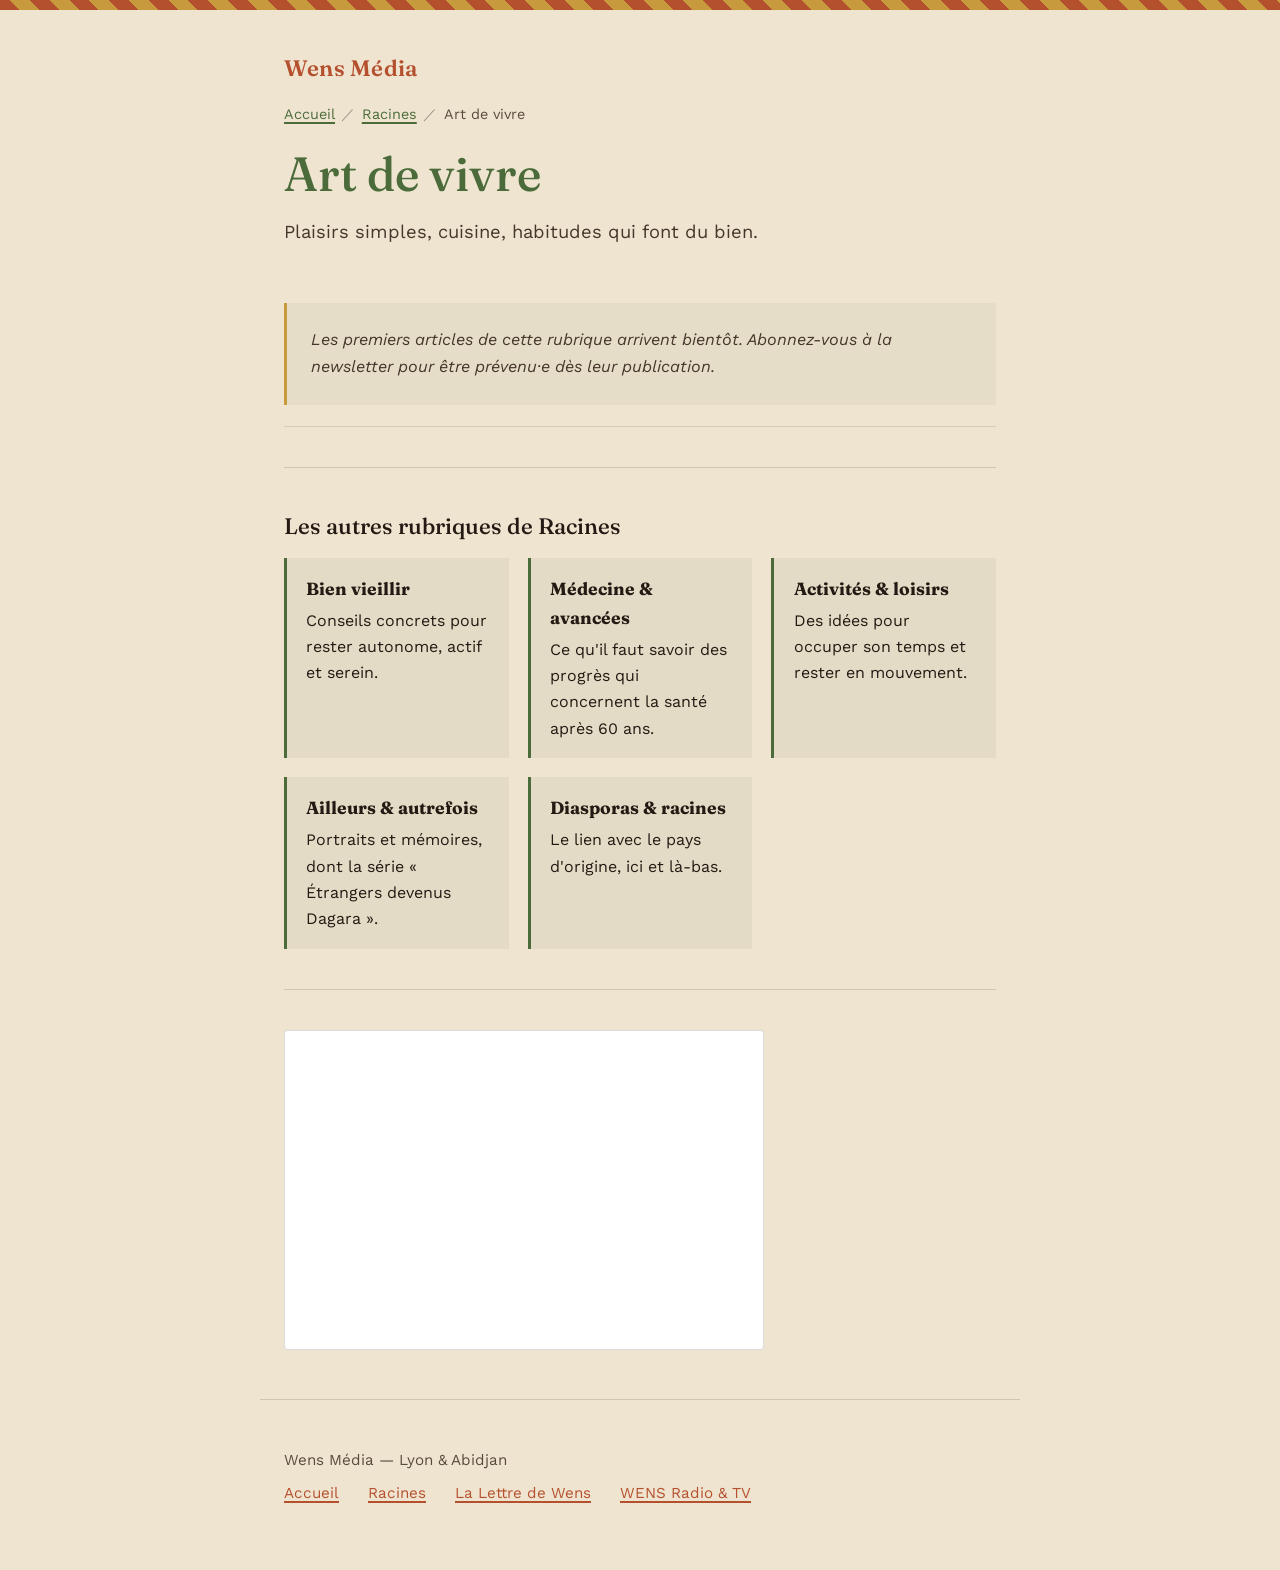
==== racines/art-de-vivre/index.html @ 140ed8a3 "Déplacer racines/ et assets/ à la racine du site Les liens de index.html, du sitemap et des pages Ra" ====
<!DOCTYPE html>
<html lang="fr">
<head>
<meta charset="UTF-8">
<meta name="viewport" content="width=device-width, initial-scale=1">
<title>Art de vivre — Racines | Wens Média</title>
<meta name="description" content="Art de vivre : plaisirs simples, cuisine, habitudes qui font du bien, sur Racines (Wens Média).">
<link rel="stylesheet" href="/assets/css/racines.css">
<link rel="preconnect" href="https://fonts.googleapis.com">
<link rel="preconnect" href="https://fonts.gstatic.com" crossorigin>
<link href="https://fonts.googleapis.com/css2?family=Fraunces:opsz,wght@9..144,400;9..144,500;9..144,600&family=Work+Sans:wght@400;500;600&display=swap" rel="stylesheet">
</head>
<body>

<div class="motif-bande" role="presentation"></div>

<header>
  <div class="marque"><a href="/">Wens Média</a></div>
  <p class="fil-ariane"><a href="/">Accueil</a><span>／</span><a href="/racines/">Racines</a><span>／</span>Art de vivre</p>
  <h1>Art de vivre</h1>
  <p class="intro">Plaisirs simples, cuisine, habitudes qui font du bien.</p>
</header>

<main>
  <section>
    <ul class="articles">
      <li>
        <p class="a-venir">Les premiers articles de cette rubrique arrivent bientôt. Abonnez-vous à la newsletter pour être prévenu·e dès leur publication.</p>
      </li>
    </ul>
  </section>

  <section>
    <h2 style="font-family: var(--serif); font-weight: 500; font-size: 1.4rem; margin-bottom: 0.8rem;">Les autres rubriques de Racines</h2>
    <ul class="rubriques">
      <li><a href="/racines/bien-vieillir/"><strong>Bien vieillir</strong>Conseils concrets pour rester autonome, actif et serein.</a></li>
      <li><a href="/racines/medecine-avancees/"><strong>Médecine &amp; avancées</strong>Ce qu'il faut savoir des progrès qui concernent la santé après 60 ans.</a></li>
      <li><a href="/racines/activites-loisirs/"><strong>Activités &amp; loisirs</strong>Des idées pour occuper son temps et rester en mouvement.</a></li>
      <li><a href="/racines/ailleurs-autrefois/"><strong>Ailleurs &amp; autrefois</strong>Portraits et mémoires, dont la série « Étrangers devenus Dagara ».</a></li>
      <li><a href="/racines/diasporas-racines/"><strong>Diasporas &amp; racines</strong>Le lien avec le pays d'origine, ici et là-bas.</a></li>
    </ul>
  </section>

  <section>
    <iframe class="embed-lettre" src="https://wens679655.substack.com/embed" height="320" frameborder="0" scrolling="no" loading="lazy" title="S'abonner à la newsletter"></iframe>
  </section>
</main>

<footer>
  <p>Wens Média — Lyon &amp; Abidjan</p>
  <nav aria-label="Liens">
    <a href="/">Accueil</a>
    <a href="/racines/">Racines</a>
    <a href="https://wens679655.substack.com" rel="noopener">La Lettre de Wens</a>
    <a href="https://wensradio.com" rel="noopener">WENS Radio &amp; TV</a>
  </nav>
</footer>

</body>
</html>
---- assets/css/racines.css ----
:root {
  --terre-cuite: #B5502E;
  --or-savane: #C79A3D;
  --encre: #241A14;
  --ivoire: #EFE4D0;
  --indigo-nuit: #2E3A46;
  --vert-feuille: #4B6B3A;
  --serif: 'Fraunces', Georgia, serif;
  --sans: 'Work Sans', -apple-system, sans-serif;
}

* { box-sizing: border-box; margin: 0; padding: 0; }
html { scroll-behavior: smooth; }

body {
  background: var(--ivoire);
  color: var(--encre);
  font-family: var(--sans);
  font-size: 19px;
  line-height: 1.65;
}

a { color: var(--terre-cuite); text-decoration-thickness: 1.5px; text-underline-offset: 3px; }
a:hover { color: var(--indigo-nuit); }
a:focus-visible, button:focus-visible { outline: 3px solid var(--indigo-nuit); outline-offset: 3px; }

.motif-bande {
  height: 10px;
  background: repeating-linear-gradient(45deg, var(--terre-cuite) 0 14px, var(--or-savane) 14px 28px);
}

header { padding: 2.5rem 1.5rem 1.5rem; max-width: 760px; margin: 0 auto; }

.marque { font-family: var(--serif); font-weight: 600; font-size: 1.4rem; color: var(--terre-cuite); letter-spacing: 0.01em; }
.marque a { color: inherit; text-decoration: none; }

.fil-ariane {
  font-family: var(--sans);
  font-size: 0.9rem;
  color: #5A4A3D;
  margin-top: 1rem;
}
.fil-ariane a { color: var(--vert-feuille); }
.fil-ariane span { margin: 0 0.4rem; color: #96897C; }

h1 {
  font-family: var(--serif);
  font-weight: 500;
  font-size: clamp(2rem, 5vw, 3rem);
  line-height: 1.15;
  margin: 1.2rem 0 1rem;
  color: var(--vert-feuille);
  max-width: 18ch;
}

.intro { font-size: 1.15rem; max-width: 62ch; color: #46362B; }

main { max-width: 760px; margin: 0 auto; padding: 0 1.5rem; }

section { padding: 2.5rem 0; border-top: 1px solid rgba(36, 26, 20, 0.15); }
section:first-of-type { border-top: none; padding-top: 2rem; }

.rubriques {
  list-style: none;
  display: grid;
  grid-template-columns: repeat(auto-fit, minmax(220px, 1fr));
  gap: 1.2rem;
}

.rubriques li { background: rgba(75, 107, 58, 0.07); border-left: 3px solid var(--vert-feuille); padding: 1rem 1.2rem; font-size: 1rem; }
.rubriques a { text-decoration: none; color: inherit; display: block; }
.rubriques strong { display: block; font-family: var(--serif); font-size: 1.1rem; margin-bottom: 0.3rem; color: var(--encre); }
.rubriques strong.actif { color: var(--vert-feuille); }

.articles { list-style: none; }
.articles li {
  padding: 1.3rem 0;
  border-bottom: 1px solid rgba(36, 26, 20, 0.12);
}
.articles li:first-child { padding-top: 0; }
.articles h3 { font-family: var(--serif); font-weight: 500; font-size: 1.3rem; margin-bottom: 0.4rem; }
.articles p { color: #46362B; font-size: 1.02rem; }

.a-venir {
  font-style: italic;
  color: #5A4A3D;
  padding: 1.5rem;
  background: rgba(75, 107, 58, 0.06);
  border-left: 3px solid var(--or-savane);
}

.cta-lettre {
  display: inline-block;
  margin-top: 0.5rem;
  padding: 0.9rem 1.8rem;
  background: var(--terre-cuite);
  color: var(--ivoire);
  font-family: var(--sans);
  font-weight: 600;
  font-size: 1.05rem;
  border-radius: 4px;
  text-decoration: none;
}
.cta-lettre:hover { background: var(--indigo-nuit); color: var(--ivoire); }

.embed-lettre { max-width: 480px; width: 100%; border: 1px solid rgba(36, 26, 20, 0.15); border-radius: 4px; background: #fff; }

footer {
  max-width: 760px;
  margin: 0 auto;
  padding: 3rem 1.5rem 4rem;
  border-top: 1px solid rgba(36, 26, 20, 0.15);
  font-size: 0.95rem;
  color: #5A4A3D;
}
footer a { display: inline-block; margin-right: 1.5rem; margin-top: 0.5rem; }

@media (prefers-reduced-motion: reduce) { html { scroll-behavior: auto; } }
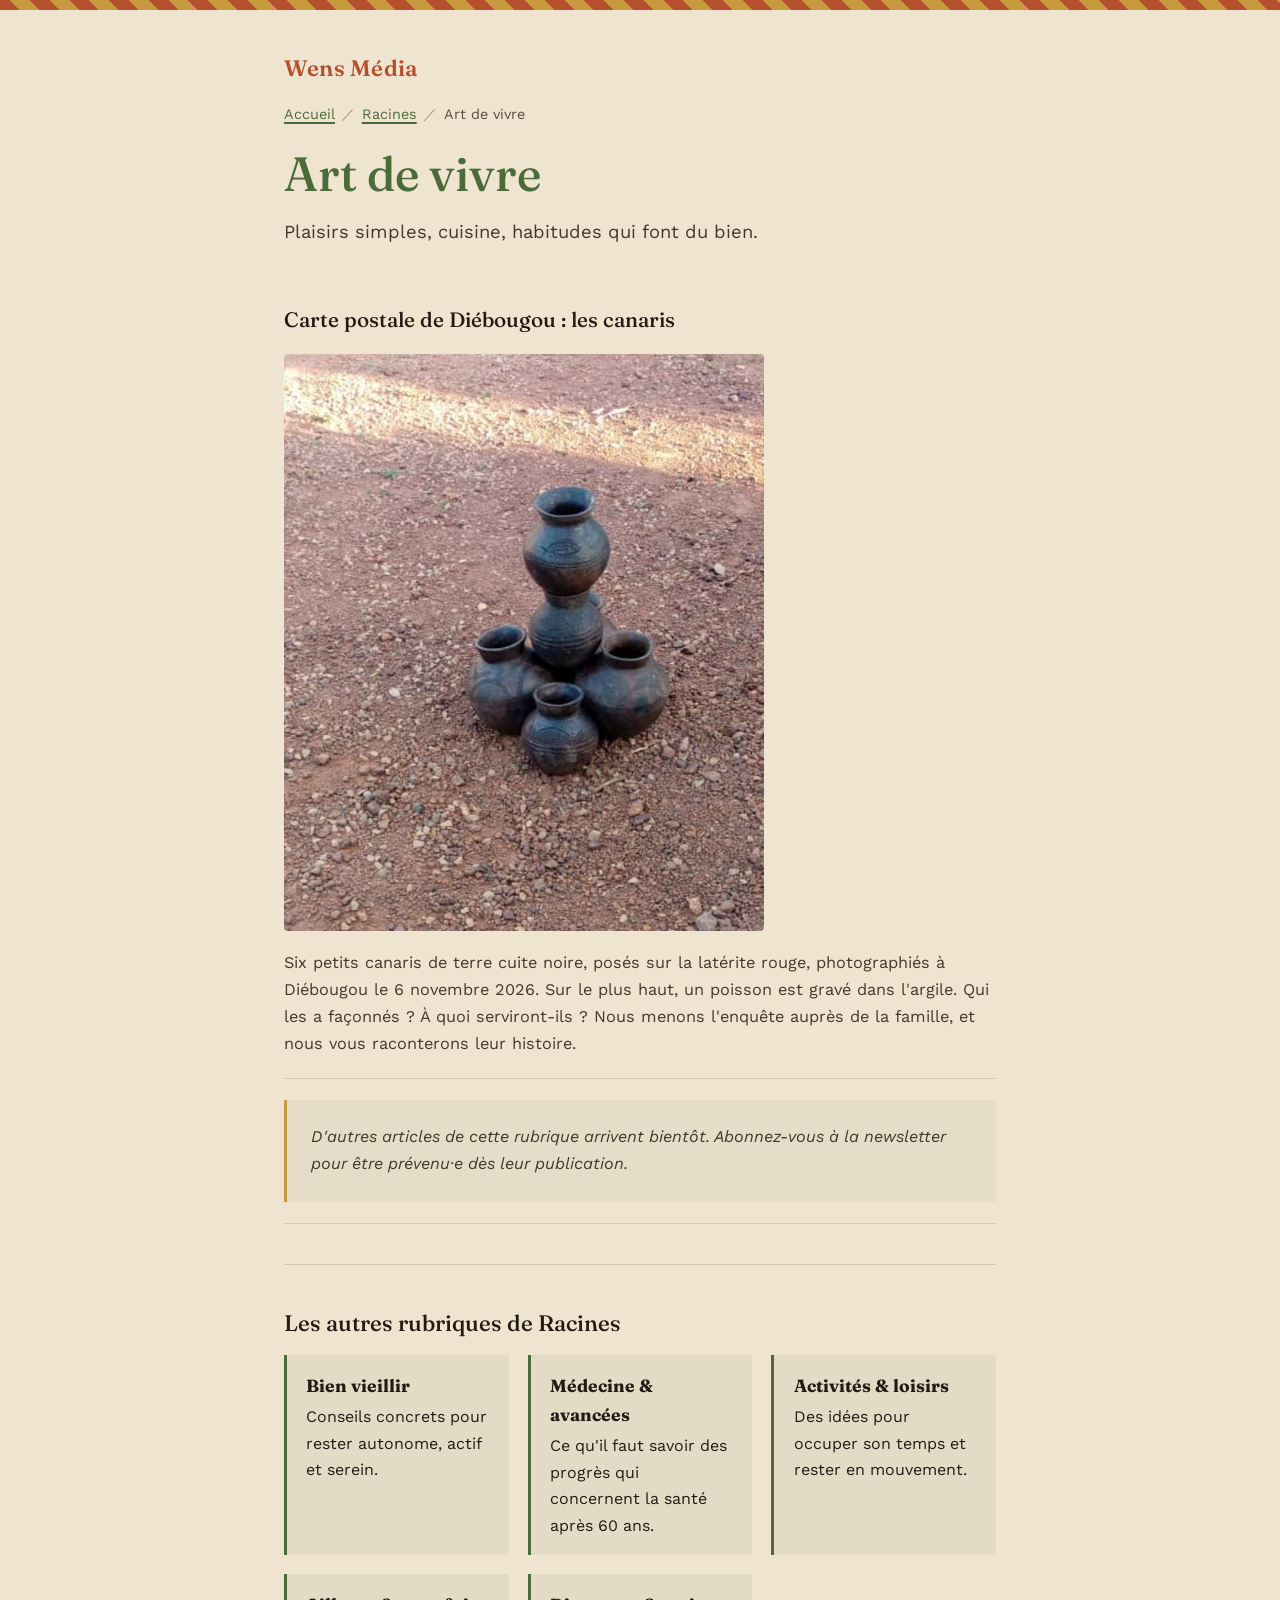
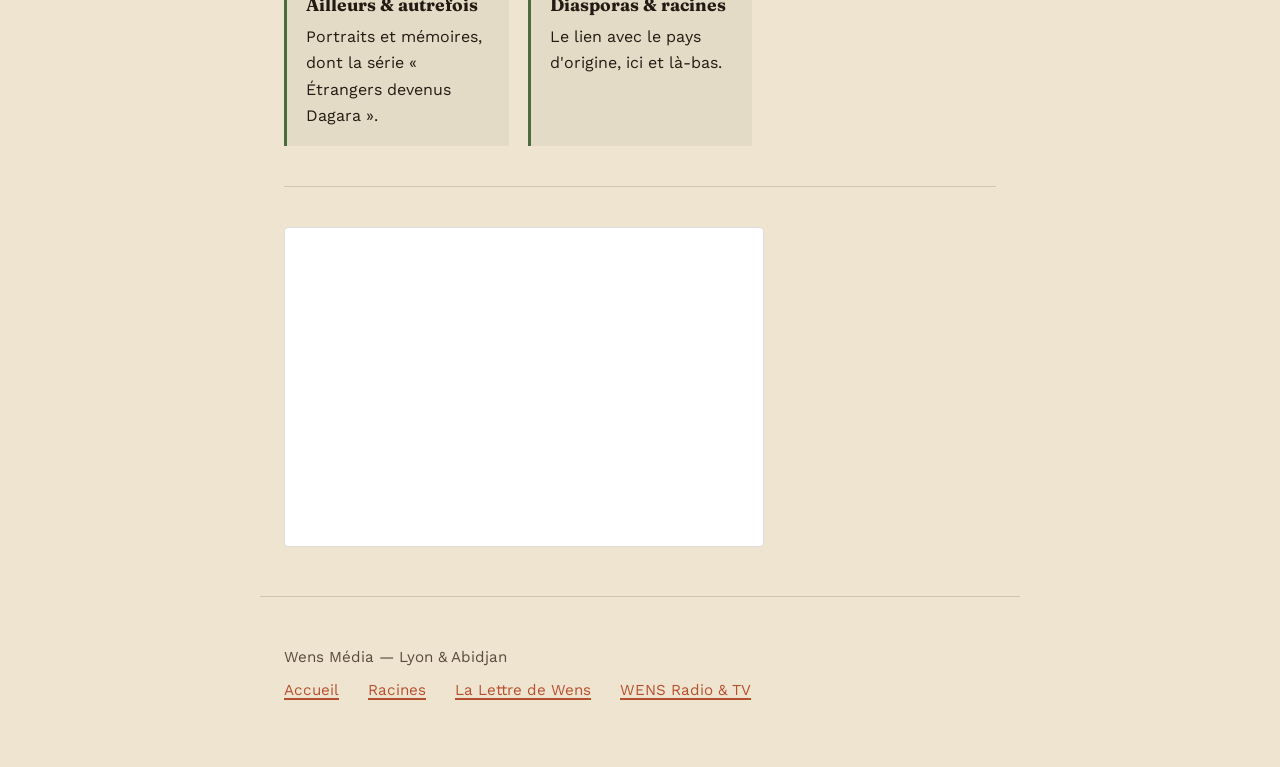
==== commit 72397272: "Ajout de la page Kur, de la Case à palabres et de la carte postale des canaris de Diébougou Co-Autho" ====
--- a/racines/art-de-vivre/index.html
+++ b/racines/art-de-vivre/index.html
@@ -25,7 +25,12 @@
   <section>
     <ul class="articles">
       <li>
-        <p class="a-venir">Les premiers articles de cette rubrique arrivent bientôt. Abonnez-vous à la newsletter pour être prévenu·e dès leur publication.</p>
+        <h3>Carte postale de Diébougou : les canaris</h3>
+        <img src="/assets/img/canaris-diebougou.jpg" alt="Six petits canaris en terre cuite noire, ornés de gravures, empilés sur la latérite rouge à Diébougou" style="width:100%;max-width:480px;border-radius:4px;margin:0.6rem 0;" loading="lazy">
+        <p>Six petits canaris de terre cuite noire, posés sur la latérite rouge, photographiés à Diébougou le 6 novembre 2026. Sur le plus haut, un poisson est gravé dans l'argile. Qui les a façonnés ? À quoi serviront-ils ? Nous menons l'enquête auprès de la famille, et nous vous raconterons leur histoire.</p>
+      </li>
+      <li>
+        <p class="a-venir">D'autres articles de cette rubrique arrivent bientôt. Abonnez-vous à la newsletter pour être prévenu·e dès leur publication.</p>
       </li>
     </ul>
   </section>
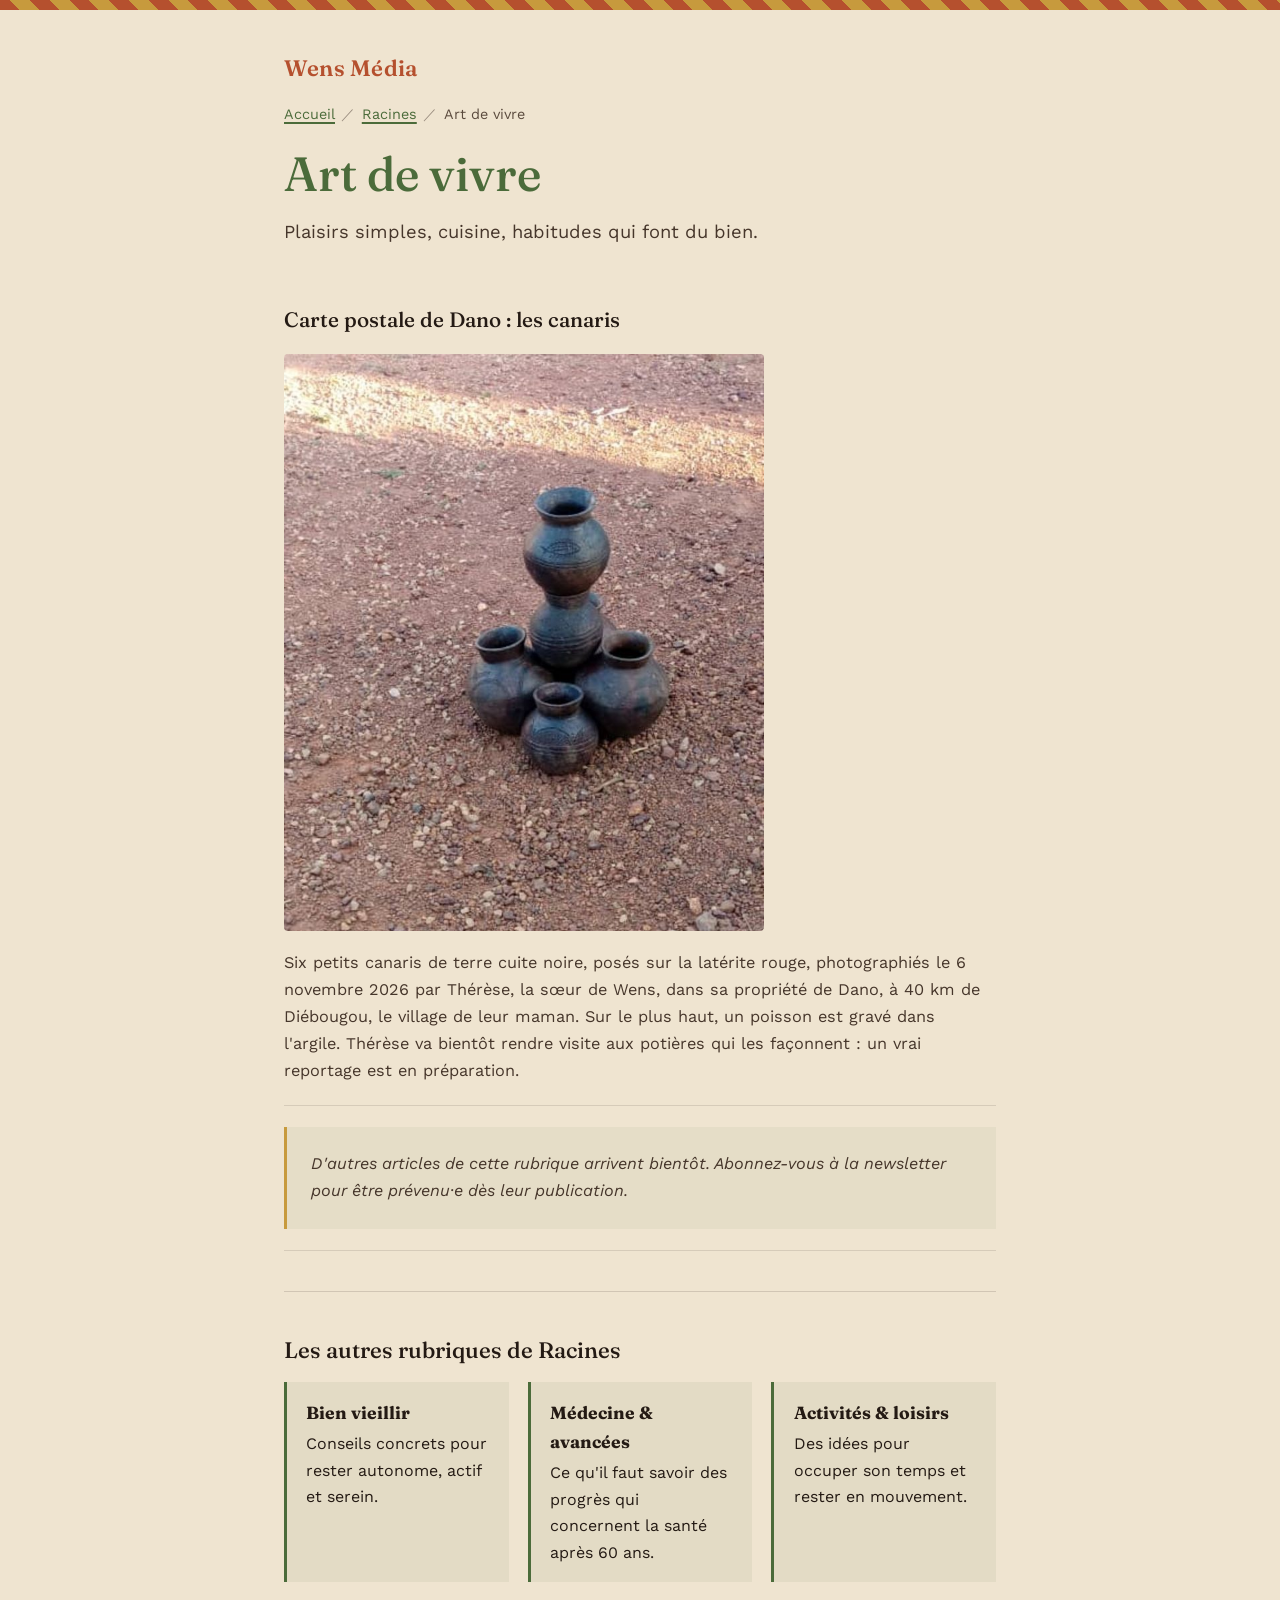
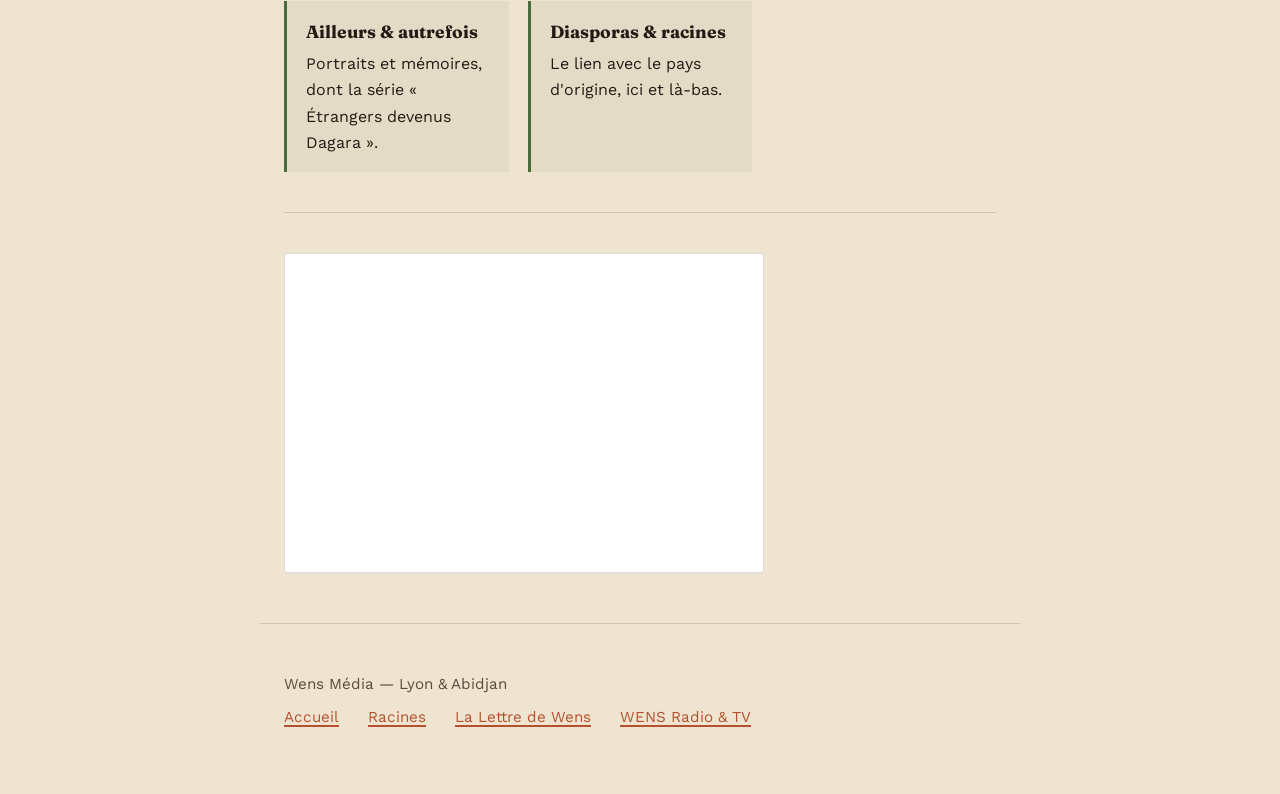
==== commit 9383ff6c: "Canaris : photo prise à Dano par Thérèse, reportage chez les potières en préparation Co-Authored-By:" ====
--- a/racines/art-de-vivre/index.html
+++ b/racines/art-de-vivre/index.html
@@ -25,9 +25,9 @@
   <section>
     <ul class="articles">
       <li>
-        <h3>Carte postale de Diébougou : les canaris</h3>
-        <img src="/assets/img/canaris-diebougou.jpg" alt="Six petits canaris en terre cuite noire, ornés de gravures, empilés sur la latérite rouge à Diébougou" style="width:100%;max-width:480px;border-radius:4px;margin:0.6rem 0;" loading="lazy">
-        <p>Six petits canaris de terre cuite noire, posés sur la latérite rouge, photographiés à Diébougou le 6 novembre 2026. Sur le plus haut, un poisson est gravé dans l'argile. Qui les a façonnés ? À quoi serviront-ils ? Nous menons l'enquête auprès de la famille, et nous vous raconterons leur histoire.</p>
+        <h3>Carte postale de Dano : les canaris</h3>
+        <img src="/assets/img/canaris-diebougou.jpg" alt="Six petits canaris en terre cuite noire, ornés de gravures, empilés sur la latérite rouge à Dano" style="width:100%;max-width:480px;border-radius:4px;margin:0.6rem 0;" loading="lazy">
+        <p>Six petits canaris de terre cuite noire, posés sur la latérite rouge, photographiés le 6 novembre 2026 par Thérèse, la sœur de Wens, dans sa propriété de Dano, à 40 km de Diébougou, le village de leur maman. Sur le plus haut, un poisson est gravé dans l'argile. Thérèse va bientôt rendre visite aux potières qui les façonnent : un vrai reportage est en préparation.</p>
       </li>
       <li>
         <p class="a-venir">D'autres articles de cette rubrique arrivent bientôt. Abonnez-vous à la newsletter pour être prévenu·e dès leur publication.</p>
